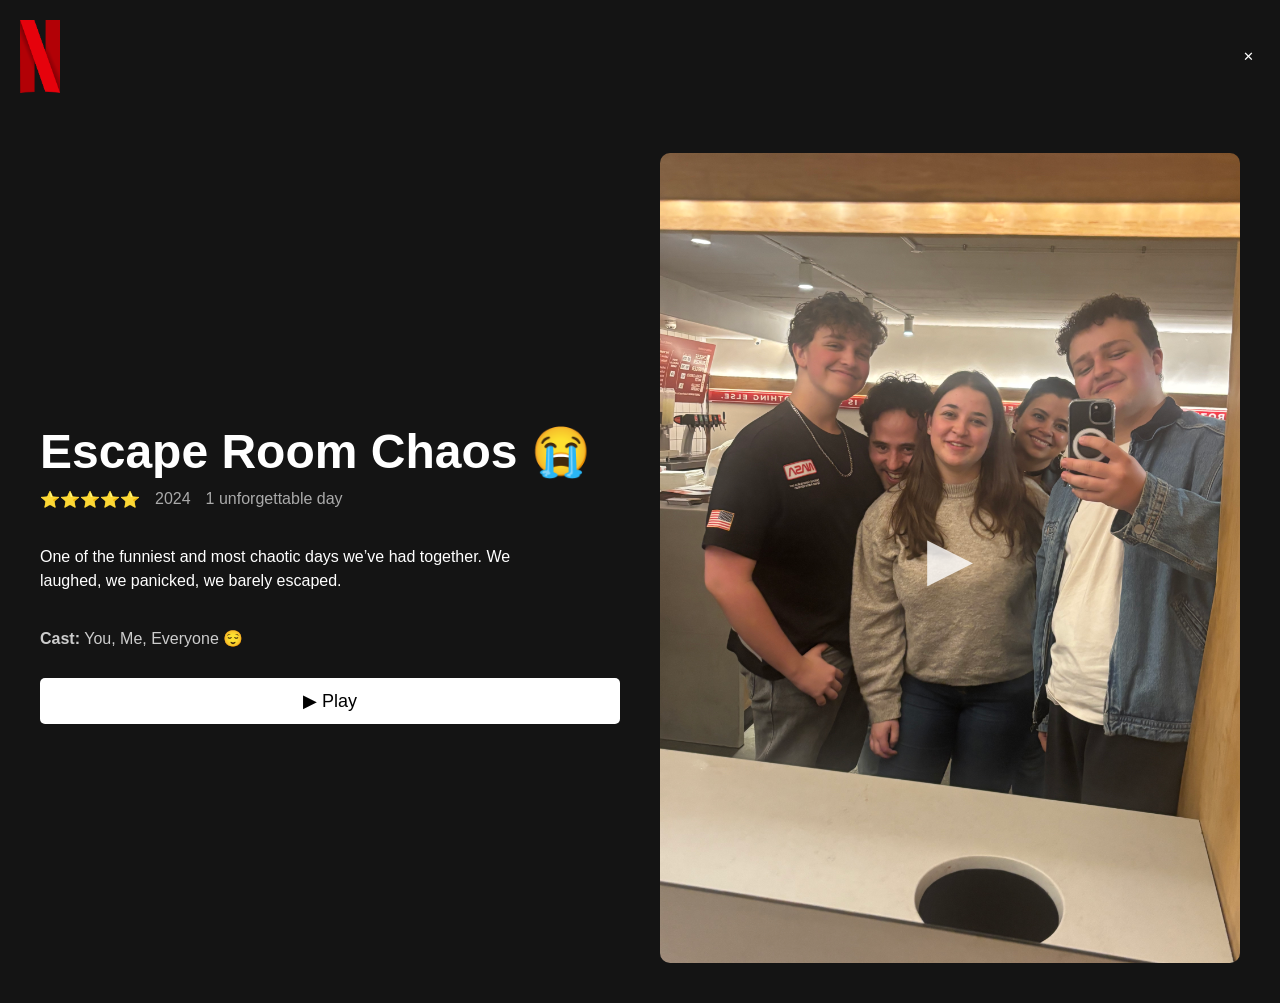
==== show1.html @ 755cdad7 "Add files via upload" ====
<!DOCTYPE html>
<html lang="en">
<head>
  <meta charset="UTF-8">
  <meta name="viewport" content="width=device-width, initial-scale=1.0">
  <title>Memory</title>

  <link rel="stylesheet" href="styles.css">
</head>
<body>

<header>
  <img src="images/Netflix_2016_N_logo.svg.png" class="logo">
  <button onclick="goBack()" class="back-btn">✕</button>
</header>

<div class="show-container">

  <!-- LEFT SIDE -->
  <div class="show-left">
    <h1>Escape Room Chaos 😭</h1>

    <div class="meta">
      <span class="stars">⭐⭐⭐⭐⭐</span>
      <span>2024</span>
      <span>1 unforgettable day</span>
    </div>

    <p class="description">
      One of the funniest and most chaotic days we’ve had together. 
      We laughed, we panicked, we barely escaped.
    </p>

    <p class="cast">
      <strong>Cast:</strong> You, Me, Everyone 😌
    </p>

    <button class="play-btn" onclick="playMessage()">▶ Play</button>

    <div id="popup" class="popup">
  <div class="popup-content">
    <p>Come to Durban to unlock more memories 😌</p>
    <button onclick="closePopup()">Close</button>
  </div>
</div>
  </div>

  <!-- RIGHT SIDE -->
  <div class="show-right">
    <img src="images/bgr.jpg" class="show-img">

    <div class="play-overlay">▶</div>
  </div>

</div>

<script>
function goBack() {
  window.location.href = "home.html";
}

function playMessage() {
  document.getElementById("popup").style.display = "flex";
}

function closePopup() {
  document.getElementById("popup").style.display = "none";
}
</script>

</body>
</html>
---- styles.css ----
body {
  margin: 0;
   font-family: 'Inter', sans-serif;
  background-color: #141414;
  color: white;
}

/* INTRO */
#intro {
  position: fixed;
  width: 100%;
  height: 100%;
  background: black;
  display: flex;
  flex-direction: column;
  align-items: center;
  justify-content: center;
  gap: 30px;
  z-index: 2000;
  transition: opacity 0.6s ease;
}

/* LOGO */
.netflix-logo {
  width: 140px;
  opacity: 0;
  animation: fadeIn 1s ease forwards;
}

/* LOADER */
.loader {
  width: 40px;
  height: 40px;
  border: 4px solid rgba(229, 9, 20, 0.2);
  border-top: 4px solid #e50914;
  border-radius: 50%;
  animation: spin 1s linear infinite;
  opacity: 0;
}

/* ANIMATIONS */
@keyframes fadeIn {
  to { opacity: 1; }
}

@keyframes spin {
  to { transform: rotate(360deg); }
}

/* SCREENS */
.screen {
  display: none;
  padding: 20px;
  text-align: center;
}

#profiles {
  display: flex;
  flex-direction: column;
  align-items: center;
  justify-content: center;
  height: 100vh;
  padding: 0;
}

.screen.active {
  display: block;
}

/* TITLE */
.title {
  font-size: 64px;
  font-weight: 500;
  margin-bottom: 60px;
  letter-spacing: 1.5px;
}

/* PROFILES */
.profile-container {
  display: flex;
  justify-content: center;
  align-items: center;
  gap: 60px;
  flex-wrap: wrap;
}

.profile {
  text-align: center;
  cursor: pointer;
  transition: transform 0.3s ease;
}

/* NAME */
.profile p {
  margin-top: 14px;
  font-size: 20px;
  color: #aaa;
  transition: color 0.3s ease;
}

/* IMAGE */
.profile img {
  width: 160px;
  height: 160px;
  border-radius: 10px;
  object-fit: cover;
  transition: transform 0.3s ease, border 0.3s ease, box-shadow 0.3s ease;
  box-shadow: 0 0 0 transparent;
}

.profile:hover img {
  transform: scale(1.2);  /* stronger zoom */
  border: 3px solid white;
  box-shadow: 0 15px 35px rgba(0,0,0,0.6);
}

.profile:hover p {
  color: white;
}

/* OPTIONAL: slight lift */
.profile:hover {
  transform: translateY(-5px);
}

/* HEADER */
header {
  display: flex;
  justify-content: space-between;
  align-items: center;
}

header h2 {
  color: #e50914;
}

.back-btn {
  background: none;
  border: none;
  color: white;
  cursor: pointer;
}

/* BANNER */
.banner {
  position: relative;
  margin-top: 20px;
}

.banner img {
  width: 100%;
  border-radius: 10px;
}

.banner-text {
  position: absolute;
  bottom: 20px;
  left: 20px;
}

.banner-text h1 {
  font-size: 32px;
}

.banner-text p {
  font-size: 14px;
  color: #ddd;
}

/* ROW */
.row {
  margin-top: 30px;
  text-align: left;
}

.row-posters {
  display: flex;
  overflow-x: auto;
  gap: 12px;
  padding: 10px;
}

.row-posters img {
  width: 140px;
  border-radius: 6px;
  cursor: pointer;
  transition: 0.3s;
}

.row-posters img:hover {
  transform: scale(1.08);
}

/* MODAL */
.modal {
  display: none;
  position: fixed;
  top: 0;
  width: 100%;
  height: 100%;
  background: rgba(0,0,0,0.85);
}

.modal-content {
  margin: 60px auto;
  width: 90%;
  max-width: 400px;
  background: #181818;
  padding: 15px;
  border-radius: 10px;
}
.profile img {
  box-shadow: 0 0 0 transparent;
}

.profile:hover img {
  box-shadow: 0 10px 25px rgba(0,0,0,0.5);
}
.logo {
  width: 40px;
}

header {
  display: flex;
  justify-content: space-between;
  align-items: center;
  padding: 20px;
}

.show-page {
  padding: 20px;
}

.show-image {
  width: 100%;
  border-radius: 10px;
}

.show-text {
  margin-top: 20px;
}

.show-text h1 {
  font-size: 28px;
}

.show-text p {
  color: #ccc;
}

/* CONTAINER */
.show-container {
  display: flex;
  height: 90vh;
  padding: 40px;
  gap: 40px;
}

/* LEFT SIDE */
.show-left {
  flex: 1;
  display: flex;
  flex-direction: column;
  justify-content: center;
}

.show-left h1 {
  font-size: 48px;
  margin-bottom: 10px;
}

.meta {
  display: flex;
  gap: 15px;
  color: #aaa;
  margin-bottom: 20px;
}

.description {
  max-width: 500px;
  line-height: 1.5;
  margin-bottom: 20px;
}

.cast {
  color: #ccc;
  margin-bottom: 30px;
}

/* PLAY BUTTON */
.play-btn {
  background: white;
  color: black;
  border: none;
  padding: 12px 25px;
  font-size: 18px;
  border-radius: 5px;
  cursor: pointer;
}

.play-btn:hover {
  background: #ddd;
}

/* LOCKED MESSAGE */
.locked {
  margin-top: 15px;
  color: #e50914;
  font-weight: bold;
}

/* RIGHT SIDE */
.show-right {
  flex: 1;
  position: relative;
}

.show-img {
  width: 100%;
  height: 100%;
  object-fit: cover;
  border-radius: 10px;
}

/* PLAY OVERLAY */
.play-overlay {
  position: absolute;
  top: 50%;
  left: 50%;
  transform: translate(-50%, -50%);
  font-size: 60px;
  color: white;
  opacity: 0.8;
}   
/* POPUP BACKGROUND */
.popup {
  display: none;
  position: fixed;
  top: 0;
  left: 0;
  width: 100%;
  height: 100%;
  background: rgba(0,0,0,0.7);
  justify-content: center;
  align-items: center;
  z-index: 3000;
}

/* POPUP BOX */
.popup-content {
  background: #181818;
  padding: 30px;
  border-radius: 10px;
  text-align: center;
  max-width: 300px;
  
}

/* TEXT */
.popup-content p {
  margin-bottom: 20px;
  font-size: 18px;
}

/* BUTTON */
.popup-content button {
  background: white;
  color: black;
  border: none;
  padding: 10px 20px;
  border-radius: 5px;
  cursor: pointer;
}

.popup-content button:hover {
  background: #ddd;
}
.navbar {
  position: fixed;
  top: 0;
  width: 100%;
  padding: 15px 40px;
  display: flex;
  justify-content: space-between;
  align-items: center;
  background: linear-gradient(to bottom, rgba(0,0,0,0.8), transparent);
  z-index: 1000;
}

.nav-left {
  display: flex;
  align-items: center;
  gap: 20px;
}

.nav-item {
  color: #ccc;
  cursor: pointer;
  font-size: 14px;
}

.nav-item.active {
  color: white;
}

.nav-item:hover {
  color: white;
}
.hero {
  position: relative;
  height: 70vh;
  overflow: hidden;
}

.hero-img {
  width: 100%;
  height: 100%;
  object-fit: cover;
}

.hero::after {
  content: "";
  position: absolute;
  bottom: 0;
  width: 100%;
  height: 200px;
  background: linear-gradient(to top, #141414, transparent);
}

.hero-content {
  position: absolute;
  bottom: 80px;
  left: 40px;
}

.hero-content h1 {
  font-size: 48px;
}

.hero-buttons {
  margin-top: 15px;
}

.info-btn {
  background: rgba(255,255,255,0.2);
  color: white;
  border: none;
  padding: 10px 20px;
  margin-left: 10px;
  border-radius: 5px;
}
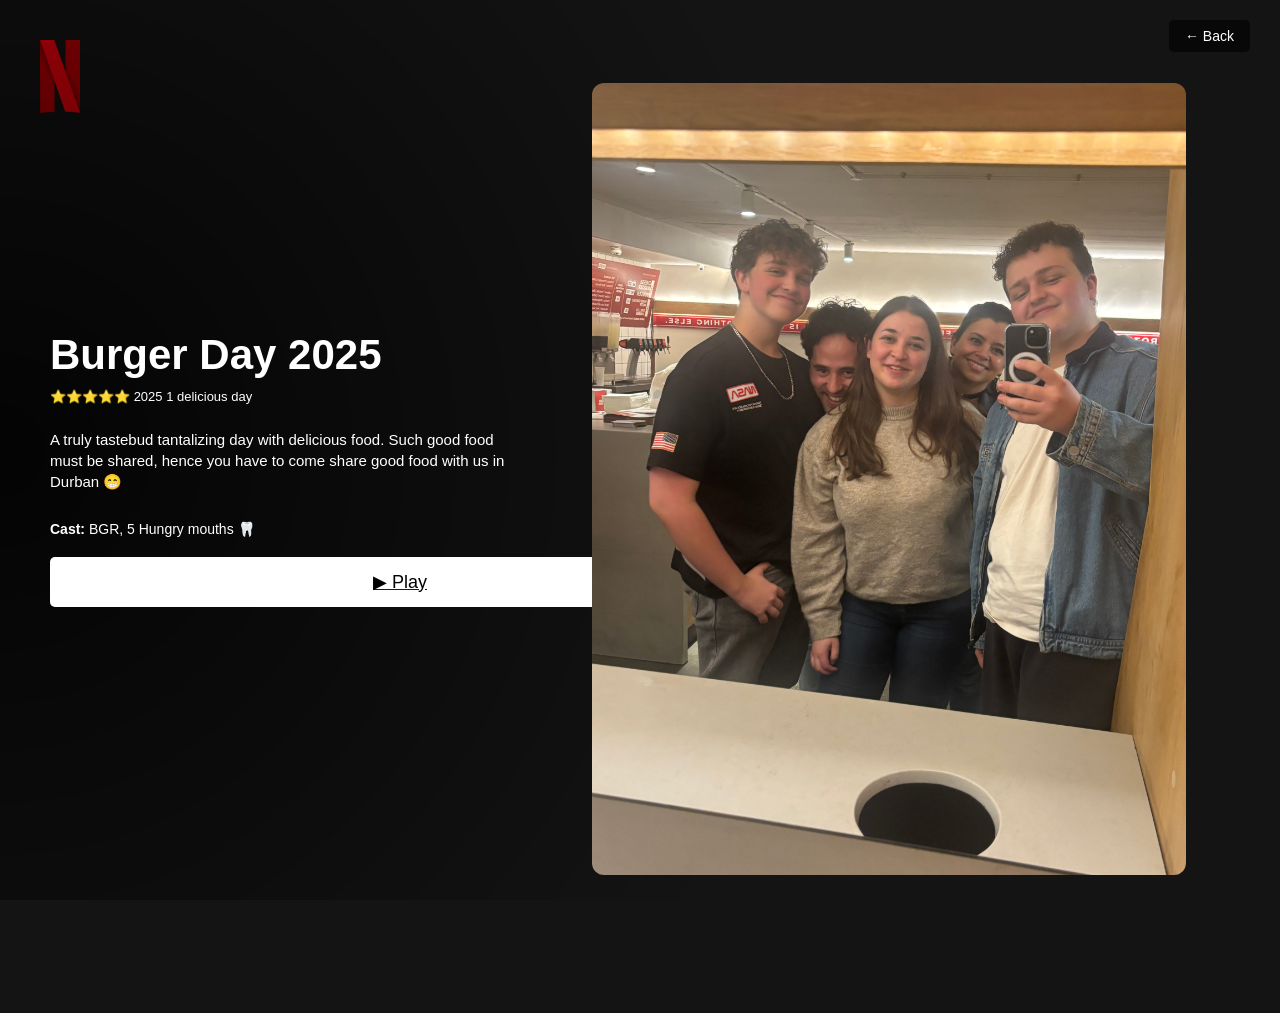
==== commit 74fe2e67: "Add files via upload" ====
--- a/show1.html
+++ b/show1.html
@@ -7,35 +7,36 @@
 
   <link rel="stylesheet" href="styles.css">
 </head>
-<body>
+<body class="show-page">
 
 <header>
   <img src="images/Netflix_2016_N_logo.svg.png" class="logo">
-  <button onclick="goBack()" class="back-btn">✕</button>
+<button onclick="goBack()" class="back-btn">← Back</button>
 </header>
 
 <div class="show-container">
 
   <!-- LEFT SIDE -->
   <div class="show-left">
-    <h1>Escape Room Chaos 😭</h1>
+    <h1>Burger Day 2025</h1>
 
     <div class="meta">
       <span class="stars">⭐⭐⭐⭐⭐</span>
-      <span>2024</span>
-      <span>1 unforgettable day</span>
+      <span>2025</span>
+      <span>1 delicious day</span>
     </div>
 
     <p class="description">
-      One of the funniest and most chaotic days we’ve had together. 
-      We laughed, we panicked, we barely escaped.
+       A truly tastebud tantalizing day with delicious food. Such good food must be shared, hence you have to come share good food with us in Durban 😁
     </p>
 
     <p class="cast">
-      <strong>Cast:</strong> You, Me, Everyone 😌
+      <strong>Cast:</strong>  BGR, 5 Hungry mouths 🦷
     </p>
 
-    <button class="play-btn" onclick="playMessage()">▶ Play</button>
+        <a href="https://partiful.com/e/yw6TXh3mu2yEcCGX2OsX?c=wI7CSUOC" target="_blank">
+  <button class="play-btn">▶ Play</button>
+</a>
 
     <div id="popup" class="popup">
   <div class="popup-content">
@@ -49,7 +50,7 @@
   <div class="show-right">
     <img src="images/bgr.jpg" class="show-img">
 
-    <div class="play-overlay">▶</div>
+  
   </div>
 
 </div>
--- a/styles.css
+++ b/styles.css
@@ -135,10 +135,23 @@
 }
 
 .back-btn {
-  background: none;
+  position: absolute;
+  top: 20px;
+  right: 30px;
+
+  background: rgba(0,0,0,0.6);
   border: none;
   color: white;
-  cursor: pointer;
+  padding: 8px 16px;
+  border-radius: 5px;
+  cursor: pointer;
+  font-size: 14px;
+  transition: 0.3s;
+}
+
+.back-btn:hover {
+  background: white;
+  color: black;
 }
 
 /* BANNER */
@@ -169,8 +182,12 @@
 
 /* ROW */
 .row {
-  margin-top: 30px;
-  text-align: left;
+  margin-top: 40px;
+}
+
+.row h3 {
+  padding-left: 40px;
+  margin-bottom: 10px;
 }
 
 .row-posters {
@@ -231,9 +248,13 @@
   padding: 20px;
 }
 
-.show-image {
-  width: 100%;
-  border-radius: 10px;
+.show-img {
+  height: 88vh;
+  width: auto;           /* 🔥 key change */
+  max-width: 100%;       /* prevents overflow */
+  object-fit: contain;   /* 🔥 keeps full image */
+  border-radius: 12px;
+  transform: translateY(-80px); /* adjust: -20px to -50px if needed */  
 }
 
 .show-text {
@@ -251,40 +272,53 @@
 /* CONTAINER */
 .show-container {
   display: flex;
-  height: 90vh;
-  padding: 40px;
-  gap: 40px;
-}
+  align-items: flex-start;
+  justify-content: space-between;
+
+  height: calc(100vh - 40px); /* 🔥 key fix */
+  padding: 10px 30px;
+  gap: 20px;
+
+  box-sizing: border-box;
+}
+
 
 /* LEFT SIDE */
 .show-left {
-  flex: 1;
+  flex: 0.7;
   display: flex;
   flex-direction: column;
+  justify-content: center;   /* ✅ CENTER TEXT */
+  padding-top: 0;            /* remove offset */
+   transform: translateY(160px); /* adjust: 10–30px */ 
+}
+.show-left h1 {
+  font-size: 42px;
+  font-weight: 600;
+  margin-bottom: 10px;
+}
+
+.show-right {
+  flex: 2.3;   /* MUCH bigger image space */
+  display: flex;
+   align-items: flex-start;   /* was center */
+  padding-top: 20px;         /* small controlled push */
   justify-content: center;
 }
-
-.show-left h1 {
-  font-size: 48px;
+.meta {
   margin-bottom: 10px;
-}
-
-.meta {
-  display: flex;
-  gap: 15px;
-  color: #aaa;
+  font-size: 13px;
+}
+
+.description {
+  font-size: 15px;
+  line-height: 1.4;
+  margin-bottom: 15px;
+}
+
+.cast {
   margin-bottom: 20px;
-}
-
-.description {
-  max-width: 500px;
-  line-height: 1.5;
-  margin-bottom: 20px;
-}
-
-.cast {
-  color: #ccc;
-  margin-bottom: 30px;
+  font-size: 14px;
 }
 
 /* PLAY BUTTON */
@@ -292,14 +326,16 @@
   background: white;
   color: black;
   border: none;
-  padding: 12px 25px;
+  padding: 14px 30px;
   font-size: 18px;
   border-radius: 5px;
   cursor: pointer;
+  transition: 0.3s;
 }
 
 .play-btn:hover {
   background: #ddd;
+  transform: scale(1.05);
 }
 
 /* LOCKED MESSAGE */
@@ -313,13 +349,6 @@
 .show-right {
   flex: 1;
   position: relative;
-}
-
-.show-img {
-  width: 100%;
-  height: 100%;
-  object-fit: cover;
-  border-radius: 10px;
 }
 
 /* PLAY OVERLAY */
@@ -379,12 +408,18 @@
   position: fixed;
   top: 0;
   width: 100%;
-  padding: 15px 40px;
+  padding: 15px 20px; /* less side padding */
   display: flex;
   justify-content: space-between;
   align-items: center;
-  background: linear-gradient(to bottom, rgba(0,0,0,0.8), transparent);
+
+  background: linear-gradient(to bottom, rgba(0,0,0,0.7), transparent);
   z-index: 1000;
+  box-sizing: border-box; /* prevents cutoff */
+}
+
+.nav-right {
+  margin-right: 10px;
 }
 
 .nav-left {
@@ -410,12 +445,22 @@
   position: relative;
   height: 70vh;
   overflow: hidden;
+  margin-top: 50px;
 }
 
 .hero-img {
   width: 100%;
   height: 100%;
   object-fit: cover;
+}
+
+.hero::before {
+  content: "";
+  position: absolute;
+  top: 0;
+  width: 100%;
+  height: 150px;
+  background: linear-gradient(to bottom, rgba(0,0,0,0.8), transparent);
 }
 
 .hero::after {
@@ -448,4 +493,111 @@
   padding: 10px 20px;
   margin-left: 10px;
   border-radius: 5px;
+  cursor: pointer;
+  transition: 0.3s;
+}
+
+.info-btn:hover {
+  background: rgba(255,255,255,0.4);
+  transform: scale(1.05);
+}
+
+.play-btn,
+.info-btn {
+  transition: all 0.25s ease;
+}
+
+/* FIX NAVBAR OVERLAP */
+.hero {
+  margin-top: 70px;
+}
+
+/* HIDE SCROLLBAR (NETFLIX STYLE) */
+.row-posters::-webkit-scrollbar {
+  display: none;
+}
+
+/* PREVENT SIDE SCROLL */
+body {
+  overflow-x: hidden;
+}
+
+.show-page {
+  overflow: hidden;
+}
+
+/* BETTER HOVER EFFECT */
+.row-posters img:hover {
+  transform: scale(1.2);
+  z-index: 2;
+}
+body::before {
+  content: "";
+  position: fixed;
+  top: 0;
+  left: 0;
+  width: 100%;
+  height: 100%;
+  background: radial-gradient(circle at left, rgba(0,0,0,0.8), transparent 60%);
+  pointer-events: none;
+  z-index: 0;
+}
+.show-container {
+  position: relative;
+  z-index: 1;
+}
+
+.profile-btn {
+  background: rgba(255,255,255,0.15);
+  border: 1px solid rgba(255,255,255,0.4);
+  color: white;
+  padding: 6px 14px;
+  border-radius: 5px;
+  font-size: 13px;
+  cursor: pointer;
+  transition: 0.3s;
+   white-space: nowrap;
+}
+
+.profile-btn:hover {
+  background: white;
+  color: black;
+}
+.row-posters {
+  display: flex;
+  gap: 15px;
+  padding: 10px 0 10px 40px; /* ONLY left padding */
+} 
+
+.row-posters img {
+  width: 180px;
+  height: 250px;
+  object-fit: cover;
+  border-radius: 6px;
+  transition: transform 0.3s ease;
+}
+.row-posters img:hover {
+  transform: scale(1.2);
+  z-index: 5;
+}
+.hero-content {
+  position: absolute;
+  bottom: 80px;
+  left: 40px;
+  max-width: 500px;
+}
+
+.hero-content p {
+  margin-top: 10px;
+  color: #ddd;
+}
+.show-page .play-btn {
+  width: 400%;
+  max-width: 700px;
+  display: block;
+}
+.hero .play-btn {
+  width: auto;     /* back to normal */
+  max-width: none;
+  display: inline-block;
 }
